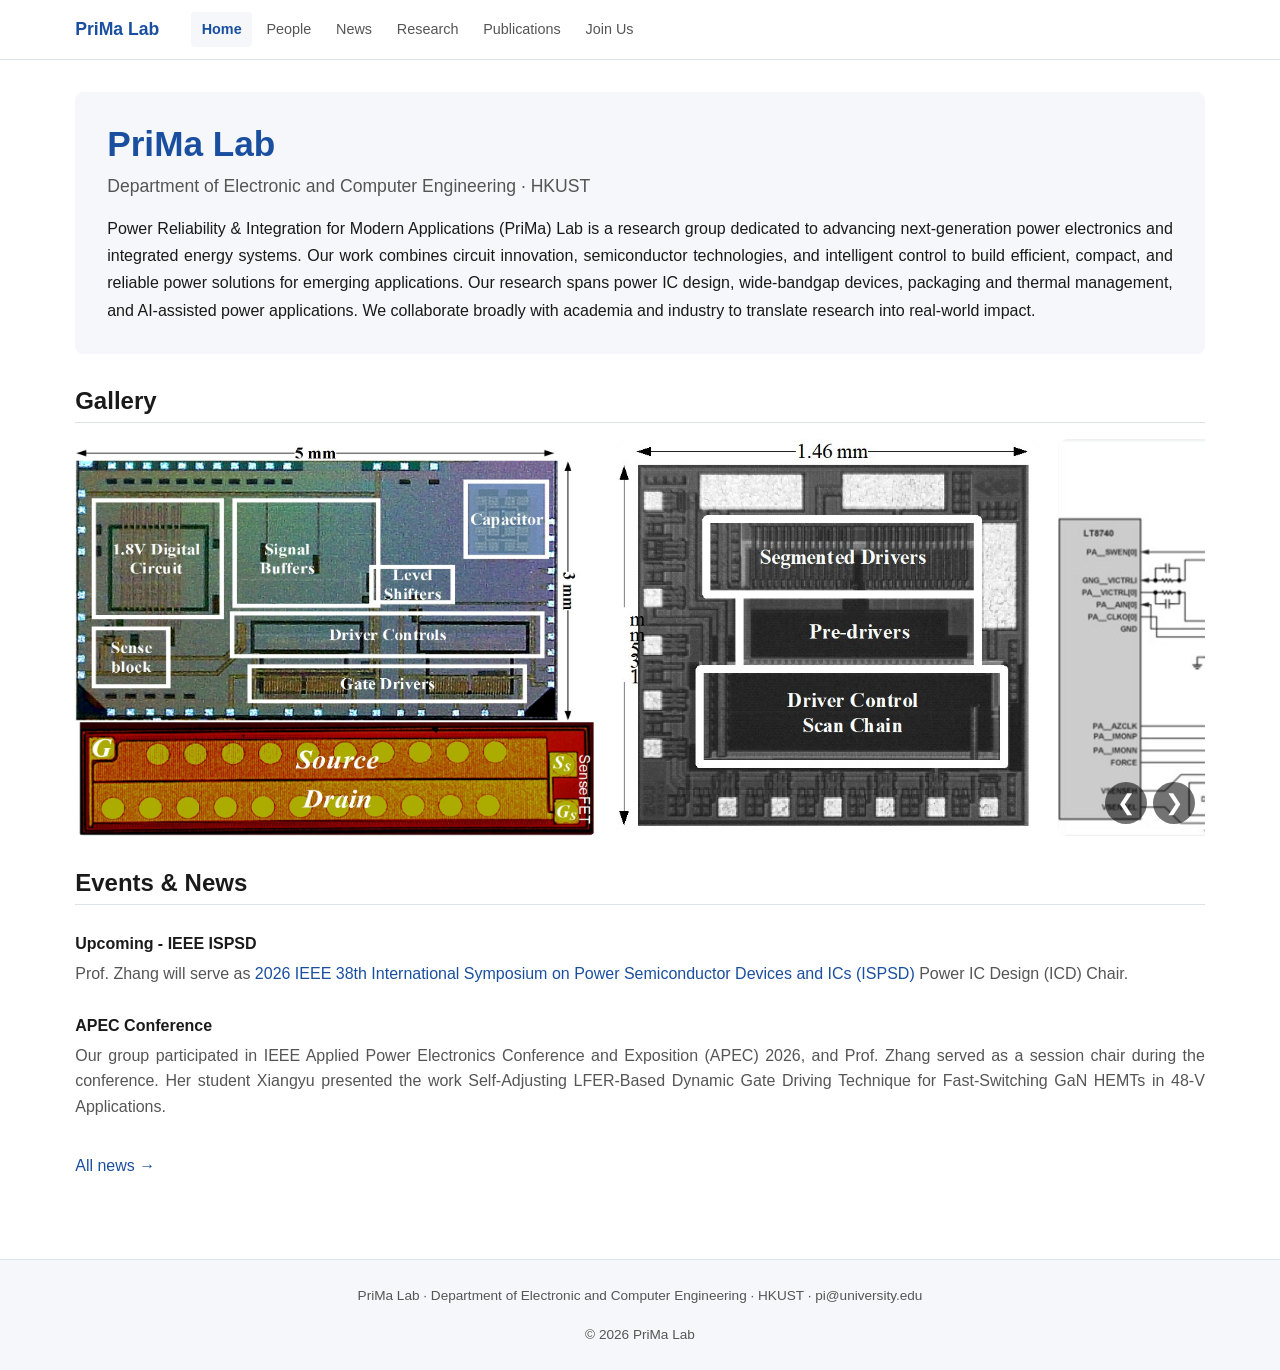
==== index.html @ c12a61ba "index.html" ====
<!DOCTYPE html>
<html lang="en">
<head>
  <meta charset="UTF-8">
  <meta name="viewport" content="width=device-width, initial-scale=1.0">
  <title>Home — PriMa Lab</title>
  <link rel="stylesheet" href="css/style.css">
</head>
<body>

  <header>
    <div class="container">
      <a class="site-title" href="index.html">PriMa Lab</a>
      <nav>
        <a href="index.html" class="active">Home</a>
        <a href="people.html">People</a>
        <a href="news.html">News</a>
        <a href="research.html">Research</a>
        <a href="publications.html">Publications</a>
        <a href="join.html">Join Us</a>
      </nav>
    </div>
  </header>

  <main>
    <div class="container">

  <!-- ── Hero ───────────────────────────────────────────── -->
  <div class="hero">
    <h1>PriMa Lab</h1>
    <p class="tagline">Department of Electronic and Computer Engineering · HKUST</p>
  
    <p>
      Power Reliability & Integration for Modern Applications (PriMa) Lab is a research group dedicated to advancing next-generation power
  electronics and integrated energy systems. Our work combines circuit
      innovation, semiconductor technologies, and intelligent control to build
      efficient, compact, and reliable power solutions for emerging applications.      Our research spans power IC design, wide-bandgap devices, packaging and
      thermal management, and AI-assisted power applications. We collaborate
      broadly with academia and industry to translate research into real-world impact.
    </p>
  </div>
      
<!-- ── Gallery ───────────────────────────── -->
<section>
  <h2>Gallery</h2>

  <div class="gallery-slider">

    <button class="gallery-btn prev">&#10094;</button>

    <div class="gallery-viewport">
      <div class="gallery-track">

      <a href="research.html#multi-physics">
        <img src="assets/ga11.jpg" alt="">
      </a>
      <a href="research.html#smart-switch">
        <img src="assets/ga3.jpg" alt="">
      </a>
      <a href="research.html#multi-physics">
        <img src="assets/ga4.jpg" alt="">
      </a>
      <a href="research.html#multi-physics">
        <img src="assets/ga5.jpg" alt="">
      </a>
      <a href="research.html#smart-switch">
        <img src="assets/ga6.jpg" alt="">
      </a>
      <a href="research.html#smart-switch">
        <img src="assets/ga7.jpg" alt="">
      </a>

      <a href="research.html#smart-switch">
        <img src="assets/ga9.jpg" alt="">
      </a>
      <a href="research.html#multi-physics">
        <img src="assets/ga10.jpg" alt="">
      </a>
      <a href="research.html#smart-switch">
        <img src="assets/ga2.jpg" alt="">
      </a>
      <a href="research.html#smart-switch">
        <img src="assets/ga8.jpg" alt="">
      </a>
      <a href="research.html#smart-switch">
        <img src="assets/ga1.jpg" alt="">
      </a>

      </div>
    </div>

    <button class="gallery-btn next">&#10095;</button>

  </div>
</section>
      
      
 <!-- ── Recent news (loaded from data/news.json) ─────── -->
      <section>
      <h2>Events & News</h2>
      <div id="news-preview"></div>
      <p style="margin-top:1rem;"><a href="news.html">All news →</a></p>
      </section>

    </div>
  </main>

  <footer>
    <div class="container">
      <p>
        PriMa Lab · Department of Electronic and Computer Engineering · HKUST ·
        <a href="mailto:pi@university.edu">pi@university.edu</a>
      </p>
      <p>&copy; <span id="year"></span> PriMa Lab</p>
    </div>
  </footer>

  <script src="js/render.js"></script>
  <script>
    document.getElementById('year').textContent = new Date().getFullYear();
    loadJSON('data/news.json', document.getElementById('news-preview'), data => {
      renderNewsPreview(data, document.getElementById('news-preview'), 2);
    });
  </script>

</body>
</html>
---- css/style.css ----
/* ============================================================
   XYZ Lab — style.css
   To change colors/fonts, edit the variables in :root below.
   ============================================================ */

:root {
  --accent:      #1a4fa0;
  --accent-dark: #133a7a;
  --text:        #1a1a1a;
  --text-muted:  #555;
  --bg:          #ffffff;
  --bg-alt:      #f5f7fa;
  --border:      #dde2ea;
  --nav-height:  60px;
  --max-width:   1700px;
  --font:        -apple-system, BlinkMacSystemFont, "Segoe UI", Roboto,
                 Helvetica, Arial, sans-serif;
}

/* ── Reset ─────────────────────────────────────────────────── */
*, *::before, *::after { box-sizing: border-box; margin: 0; padding: 0; }

/* ── Base ───────────────────────────────────────────────────── */
html { scroll-behavior: smooth; }

body {
  font-family: var(--font);
  font-size: 16px;
  line-height: 1.7;
  color: var(--text);
  background: var(--bg);
}

a { color: var(--accent); text-decoration: none; }
a:hover { text-decoration: underline; }

img { max-width: 100%; display: block; }

h1, h2, h3, h4 {
  font-weight: 700;
  line-height: 1.25;
  color: var(--text);
}
h1 { font-size: 2rem; }
h2 { font-size: 1.5rem; margin-bottom: .5rem; }
h3 { font-size: 1.15rem; margin-bottom: .25rem; }

p { margin-bottom: 1rem; }
p:last-child { margin-bottom: 0; }

ul, ol { padding-left: 1.5rem; margin-bottom: 1rem; }

/* ── Layout ─────────────────────────────────────────────────── */

.container {
  width: min(92%, 1700px);
  margin: 0 auto;
  padding: 0 1.5rem;
}

/* ── Header / Nav ───────────────────────────────────────────── */
header {
  position: sticky;
  top: 0;
  z-index: 100;
  background: var(--bg);
  border-bottom: 1px solid var(--border);
  height: var(--nav-height);
}

header .container {
  display: flex;
  align-items: center;
  height: 100%;
  gap: 2rem;
}

.site-title {
  font-size: 1.1rem;
  font-weight: 700;
  color: var(--accent);
  white-space: nowrap;
  text-decoration: none;
}
.site-title:hover { text-decoration: none; color: var(--accent-dark); }

nav {
  display: flex;
  flex-wrap: wrap;
  gap: .25rem;
}

nav a {
  font-size: .9rem;
  font-weight: 500;
  color: var(--text-muted);
  padding: .35rem .65rem;
  border-radius: 4px;
  transition: color .15s, background .15s;
  text-decoration: none;
}

nav a:hover {
  color: var(--accent);
  background: var(--bg-alt);
}

nav a.active {
  color: var(--accent);
  background: var(--bg-alt);
  font-weight: 700;
}

/* ── Page body ──────────────────────────────────────────────── */
main {
  padding: 2rem 0 3rem;
}

.page-title {
  font-size: 2rem;
  margin-bottom: 2.5rem;
  padding-bottom: .75rem;
  border-bottom: 3px solid var(--accent);
  display: inline-block;
}

section {
  margin-bottom: 2rem;
}

section h2 {
  margin-bottom: 1rem;
  padding-bottom: .4rem;
  border-bottom: 1px solid var(--border);
}

/* ── Hero (Home page) ───────────────────────────────────────── */
.hero {
  background: var(--bg-alt);
  border-radius: 8px;
  padding: 1.87rem 2rem;
  margin-bottom: 2rem;
}

.hero h1 {
  font-size: 2.2rem;
  color: var(--accent);
  margin-bottom: .4rem;
}

.hero .tagline {
  font-size: 1.1rem;
  color: var(--text-muted);
  margin-bottom: 0.8rem;
}
.hero p {
  text-align: justify;
}
/* ── Highlight cards (Home) ─────────────────────────────────── */
.highlight-grid {
  display: grid;
  grid-template-columns: repeat(auto-fit, minmax(240px, 1fr));
  gap: 1.25rem;
}

.highlight-card {
  border: 1px solid var(--border);
  border-radius: 6px;
  padding: 1.25rem;
  background: var(--bg-alt);

  display: flex;
  flex-direction: column;
  height: 100%;
}
.highlight-card p {
  flex-grow: 1;
  text-align: justify;
}
.highlight-card a {
  margin-top: 1rem;
  align-self: flex-start;
}

.highlight-card h3 { color: var(--accent); margin-bottom: .5rem; }

/* ── News list ──────────────────────────────────────────────── */
.news-list { list-style: none; padding: 0; }

.news-item {
  border-bottom: 1px solid var(--border);
  padding: 1.25rem 0;
}
.news-item:first-child { padding-top: 0; }
.news-item:last-child { border-bottom: none; }

.news-date {
  font-size: .8rem;
  font-weight: 700;
  color: var(--accent);
  text-transform: uppercase;
  letter-spacing: .04em;
  margin-bottom: .2rem;
}

.news-headline {
  font-size: 1rem;
  font-weight: 600;
  margin-bottom: .3rem;
}

.news-body { color: var(--text-muted); font-size: .95rem; }

/* Events & News */

.news-event {
  padding: 1.5rem 0;
  border-bottom: 1px solid var(--border);
}

.news-event:last-child {
  border-bottom: none;
}

.news-event h3 {
  font-size: 1.05rem;
  margin-bottom: 0.5rem;
}

.news-description {
  color: var(--text-muted);
  margin-bottom: 1rem;
}

.news-photo-grid {
  display: grid;
  grid-template-columns: repeat(2, 1fr);
  gap: 1.5rem;
}

.news-photo-item {
  text-align: center;
}

.news-photo-item img {
  width: 100%;
  height: clamp(220px, 28vw, 420px);
  object-fit: cover;
  border-radius: 8px;
  border: 1px solid var(--border);
}

.news-photo-item p {
  margin-top: 0.5rem;
  font-size: 0.92rem;
}

/* ── home news ─────────────────────────────────────────────────── */
.news-preview-item {
  padding: 0.8rem 0 1rem 0;
}

.news-preview-item h3 {
  font-size: 1rem;
  margin: 0 0 0.45rem 0;  
  color: var(--text);
  font-weight: 700;
}
.news-preview-item p,
.news-description {
  text-align: justify;
}

.news-preview-item p {
  margin: 0;           
  color: var(--text-muted);
  line-height: 1.6;
}
/* ── People ─────────────────────────────────────────────────── */
.pi-card { 
   display: flex; 
   gap: 1.75rem; 
   align-items: flex-start; 
   margin-bottom: 2.5rem; } 
.pi-card img, 
.pi-card .photo-placeholder { 
   width: clamp(110px, 12vw, 180px);
   aspect-ratio: 13 / 16;
   height: auto;
   object-fit: cover; 
   border-radius: 6px; 
   flex-shrink: 0; 
   background: var(--bg-alt); 
   border: 1px solid var(--border); 
   display: flex; 
   align-items: center; 
   justify-content: center; 
   color: var(--text-muted); font-size: .8rem; }

.pi-card .info h3 { font-size: 1.2rem; margin-bottom: .1rem; }
.pi-card .info .role { color: var(--accent); font-size: .9rem; margin-bottom: .6rem; }
.pi-card .info p { text-align: justify;} /* right&left align*/
.pi-card .links { margin-top: .5rem; font-size: .9rem; }
.pi-card .links a { margin-right: .75rem; }

.people-grid {
  display: grid;
  grid-template-columns: repeat(auto-fill, minmax(180px, 1fr));
  gap: 1.25rem;
}

.person-card {
  border: 1px solid var(--border);
  border-radius: 6px;
  overflow: hidden;
  text-align: center;
}

.person-card img,
.person-card .photo-placeholder {
  width: 100%;
  height: 160px;
  object-fit: cover;
  background: var(--bg-alt);
  display: flex;
  align-items: center;
  justify-content: center;
  color: var(--text-muted);
  font-size: .8rem;
}

.person-card .card-body { padding: .75rem; }
.person-card h3 { font-size: .95rem; }
.person-card .role { font-size: .8rem; color: var(--text-muted); }
.person-card .area { font-size: .8rem; color: var(--accent); margin-top: .2rem; }

.alumni-list { list-style: none; padding: 0; }
.alumni-list li {
  padding: .4rem 0;
  border-bottom: 1px solid var(--border);
  font-size: .95rem;
  display: flex;
  gap: .75rem;
  flex-wrap: wrap;
}
.alumni-list li:last-child { border-bottom: none; }
.alumni-now { color: var(--text-muted); font-size: .85rem; }
.group-photo-grid {
  display: grid;
  grid-template-columns: repeat(2, 1fr);
  gap: 2rem;
  margin-top: 1rem;
}

/* groupphoto */
.group-photo-item {
  text-align: center;
}

.group-photo-placeholder,
.group-photo-item img {
  width: 100%;
  height: clamp(240px, 30vw, 420px);
  background: var(--bg-alt);
  border: 1px solid var(--border);
  border-radius: 8px;
  object-fit: cover;
  display: flex;
  align-items: center;
  justify-content: center;
  color: var(--text-muted);
}

.group-photo-item p {
  margin-top: 0.6rem;
  font-size: 0.95rem;
}

/* ── Research ───────────────────────────────────────────────── */

.research-section {
  margin-bottom: 2rem;
}

.research-topic {
  display: flex;
  flex-direction: row;
  gap: 2rem;
  align-items: flex-start;

  margin-bottom: 2rem;
  padding-bottom: 2rem;
  border-bottom: 1px solid var(--border);
  scroll-margin-top: 90px;
}

.research-topic:last-child {
  margin-bottom: 0;
  padding-bottom: 0;
  border-bottom: none;
}

/* 左边图片区 */
.research-image {
  width: 50%;
  flex-shrink: 0;
}

.research-image img {
  width: 100%;
  height: auto;
  display: block;
  border-radius: 8px;
  border: 1px solid var(--border);
  object-fit: contain;
}
/* 右边文字区 */
.research-content {
  width: 50%;
}

.research-content h3 {
  color: var(--accent);
  margin-bottom: 0.75rem;
}

.research-content p {
  margin-bottom: 0;
  text-align: justify;
}
section {
  scroll-margin-top: 80px;
}
/* ── Publications ───────────────────────────────────────────── */
.pub-year-group { margin-bottom: 2rem; }
.pub-year { font-size: 1.1rem; font-weight: 700; color: var(--accent); margin-bottom: .75rem; }

.pub-list { list-style: none; padding: 0; }
.pub-entry {
  padding: .8rem 0;
  border-bottom: 1px solid var(--border);
  font-size: .95rem;
  line-height: 1.5;
}
.pub-entry:last-child { border-bottom: none; }
.pub-title { font-weight: 600; }
.pub-venue { font-style: italic; color: var(--text-muted); }
.pub-links { margin-top: .3rem; }
.pub-links a {
  display: inline-block;
  margin-right: .5rem;
  font-size: .8rem;
  background: var(--bg-alt);
  border: 1px solid var(--border);
  border-radius: 3px;
  padding: .1rem .45rem;
  color: var(--accent);
}
.pub-links a:hover { background: var(--accent); color: #fff; text-decoration: none; }

/* ── Join Us ────────────────────────────────────────────────── */
.join-section { margin-bottom: 2rem; }
.join-section h3 { color: var(--accent); margin-bottom: .5rem; }
.join-section p,
.join-section div {
  text-align: justify;
}

/* ── Footer ─────────────────────────────────────────────────── */
footer {
  background: var(--bg-alt);
  border-top: 1px solid var(--border);
  padding: 1.5rem 0;
  font-size: .85rem;
  color: var(--text-muted);
  text-align: center;
}

footer a { color: var(--text-muted); }
footer a:hover { color: var(--accent); }

/* ── Loading / error states ─────────────────────────────────── */
.loading, .error {
  padding: 2rem;
  text-align: center;
  color: var(--text-muted);
  font-size: .95rem;
}
.error { color: #c0392b; }

/* ── Responsive ─────────────────────────────────────────────── */
@media (max-width: 768px) {
  header { height: auto; }

  header .container {
    flex-direction: column;
    align-items: flex-start;
    padding: .75rem 1.5rem;
    height: auto;
    gap: .5rem;
  }
   
  .container {
     width: 100%;
     padding: 0 1rem;
  }
  nav { gap: .1rem; }
  nav a { padding: .3rem .5rem; font-size: .85rem; }

  /* ---------- PI section ---------- */
 .pi-card {
   display: block;
 }

 .pi-card img,
 .pi-card .photo-placeholder {
   float: left;
   width: 165px;
   height: 210px;
   margin: 0 1rem .5rem 0;
   object-fit: cover;
   border-radius: 6px;
 }

 .pi-card::after {
   content: "";
   display: block;
   clear: both;
 }
   
 .people-grid {
  grid-template-columns: repeat(2, 1fr);
  gap: 1rem;
}

 .person-card img,
 .person-card .photo-placeholder {
   height: auto;
   aspect-ratio: 3 / 4;
   object-fit: cover;
 }

 .person-card h3 {
   font-size: 0.9rem;
 }

 .person-card .role,
 .person-card .area {
   font-size: 0.75rem;
 }
  /* ---------- Hero ---------- */
  .hero {
    padding: 1.5rem 1rem;
  }

  .hero h1 {
    font-size: 1.6rem;
  }

  /* ---------- Group Photo--------- */
  .group-photo-grid {
    grid-template-columns: 1fr;
  }

  .group-photo-item img,
  .group-photo-placeholder {
    height: auto;
    max-height: 320px;
    object-fit: cover;
  }
   

  /* ---------- News ---------- */
  .news-photo-grid {
    grid-template-columns: 1fr;
  }

  .news-photo-item img {
    height: auto;
    max-height: 320px;
  }
 /* ---------- text ---------- */
p {
  text-align: justify;
  hyphens: auto;
  overflow-wrap: break-word;
}
   
/* ---------- Research ---------- */

.research-topic {
  display: flex;
  flex-direction: column;  
  gap: 1rem;
}

.research-content {
  width: 100%;
  order: 1;
}

.research-image {
  width: 100%;
  order: 2;
  margin-top: 0;
}

.research-image img {
  width: 100%;
  height: auto;
  max-height: none;
  object-fit: contain;
}
.research-topic,
section {
  scroll-margin-top: 140px;
}
}

/* ── Gallery Slider ───────────────────────────── */

.gallery-slider {
  position: relative;
  margin-top: 1rem;
}

.gallery-viewport {
  overflow: hidden;
  width: 100%;
}

.gallery-track {
  display: flex;
  gap: 20px;
  align-items: center;
  transition: transform 0.35s ease;
}

.gallery-track img {
  height: clamp(275px, 31vw, 525px);
  width: auto;
  max-width: min(92vw, 900px);
  flex-shrink: 0;
  object-fit: contain;
  background: #f5f7fa;
  border-radius: 10px;
}

.gallery-btn {
  position: absolute;
  bottom: 12px;
  width: 42px;
  height: 42px;
  border: none;
  border-radius: 50%;

  background: rgba(0,0,0,0.55);
  color: #fff;
  font-size: 22px;
  cursor: pointer;
  z-index: 10;
}

.gallery-btn:hover {
  background: rgba(0,0,0,0.8);
}

.gallery-btn.prev {
  right: 58px;
}

.gallery-btn.next {
  right: 10px;
}

.gallery-btn:disabled {
  opacity: 0.35;
  cursor: not-allowed;
}

.gallery-track a {
  display: flex;
  flex: 0 0 auto;
  width: fit-content;
  text-decoration: none;
}

.gallery-track a img {
  display: block;
  cursor: pointer;
  transition: transform 0.25s ease;
}

.gallery-track a:hover img {
  transform: scale(1.03);
}
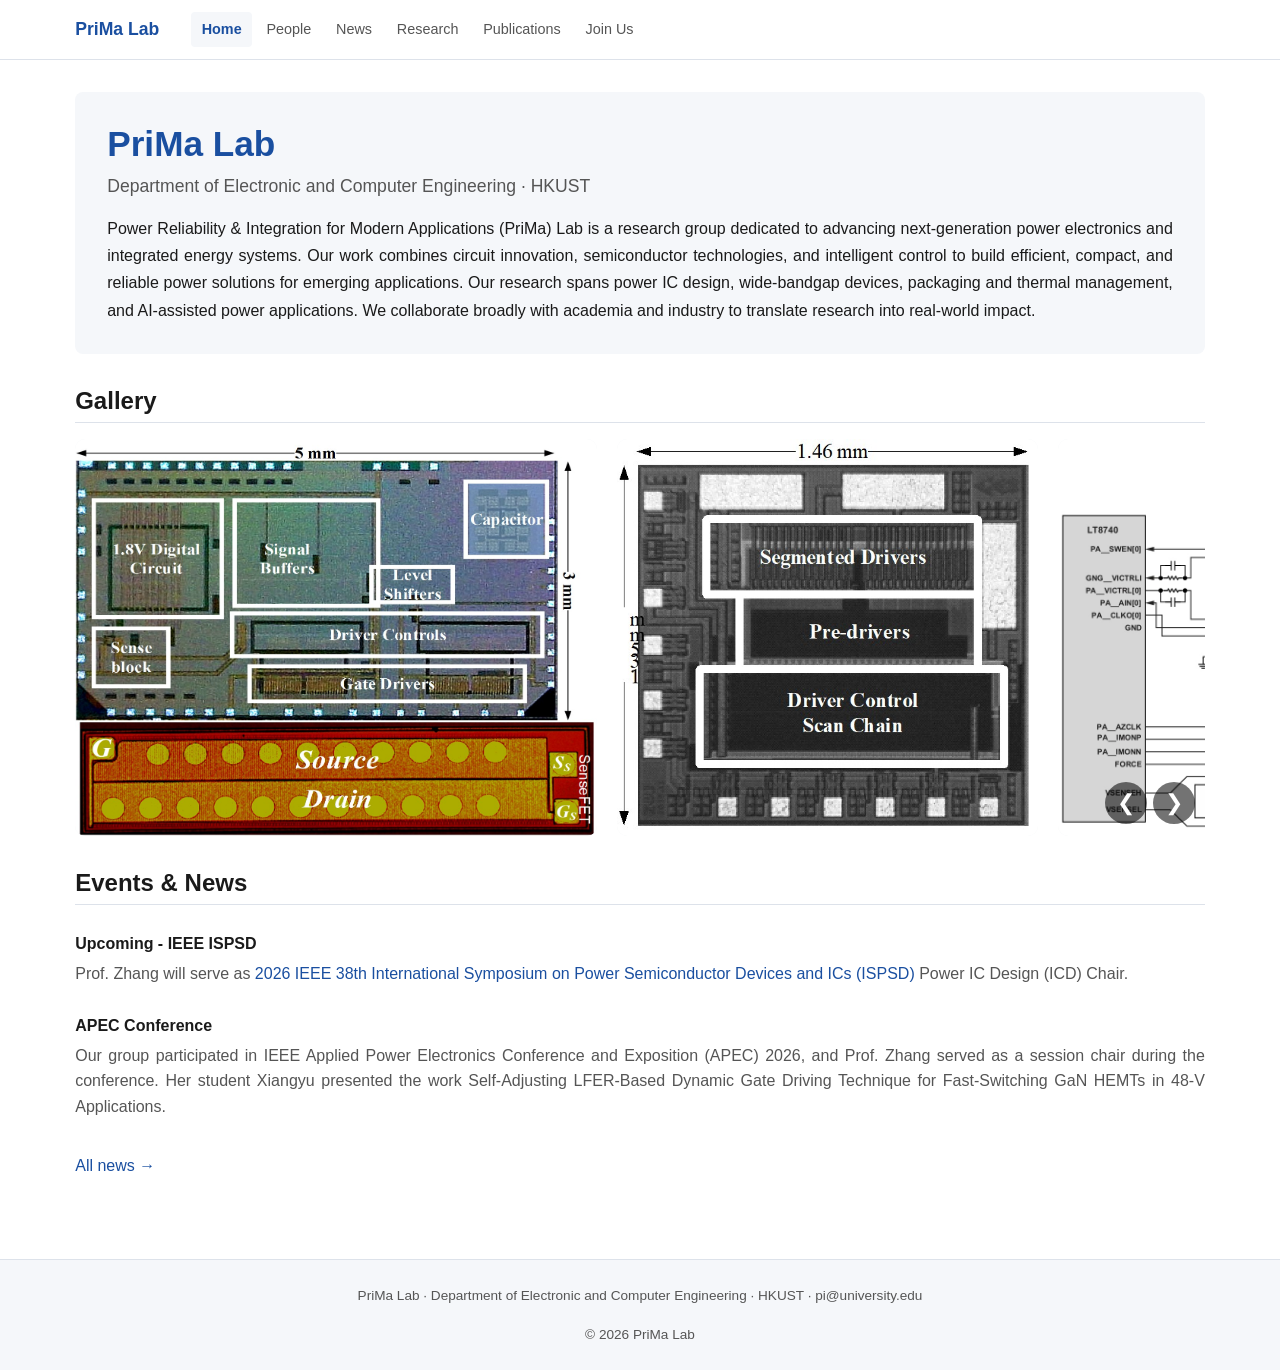
==== commit 493b7274: "index.html" ====
--- a/index.html
+++ b/index.html
@@ -58,10 +58,10 @@
         <img src="assets/ga3.jpg" alt="">
       </a>
       <a href="research.html#multi-physics">
-        <img src="assets/ga4.jpg" alt="">
+        <img src="assets/ga4-new.jpg" alt="">
       </a>
       <a href="research.html#multi-physics">
-        <img src="assets/ga5.jpg" alt="">
+        <img src="assets/LT8740.png" alt="">
       </a>
       <a href="research.html#smart-switch">
         <img src="assets/ga6.jpg" alt="">
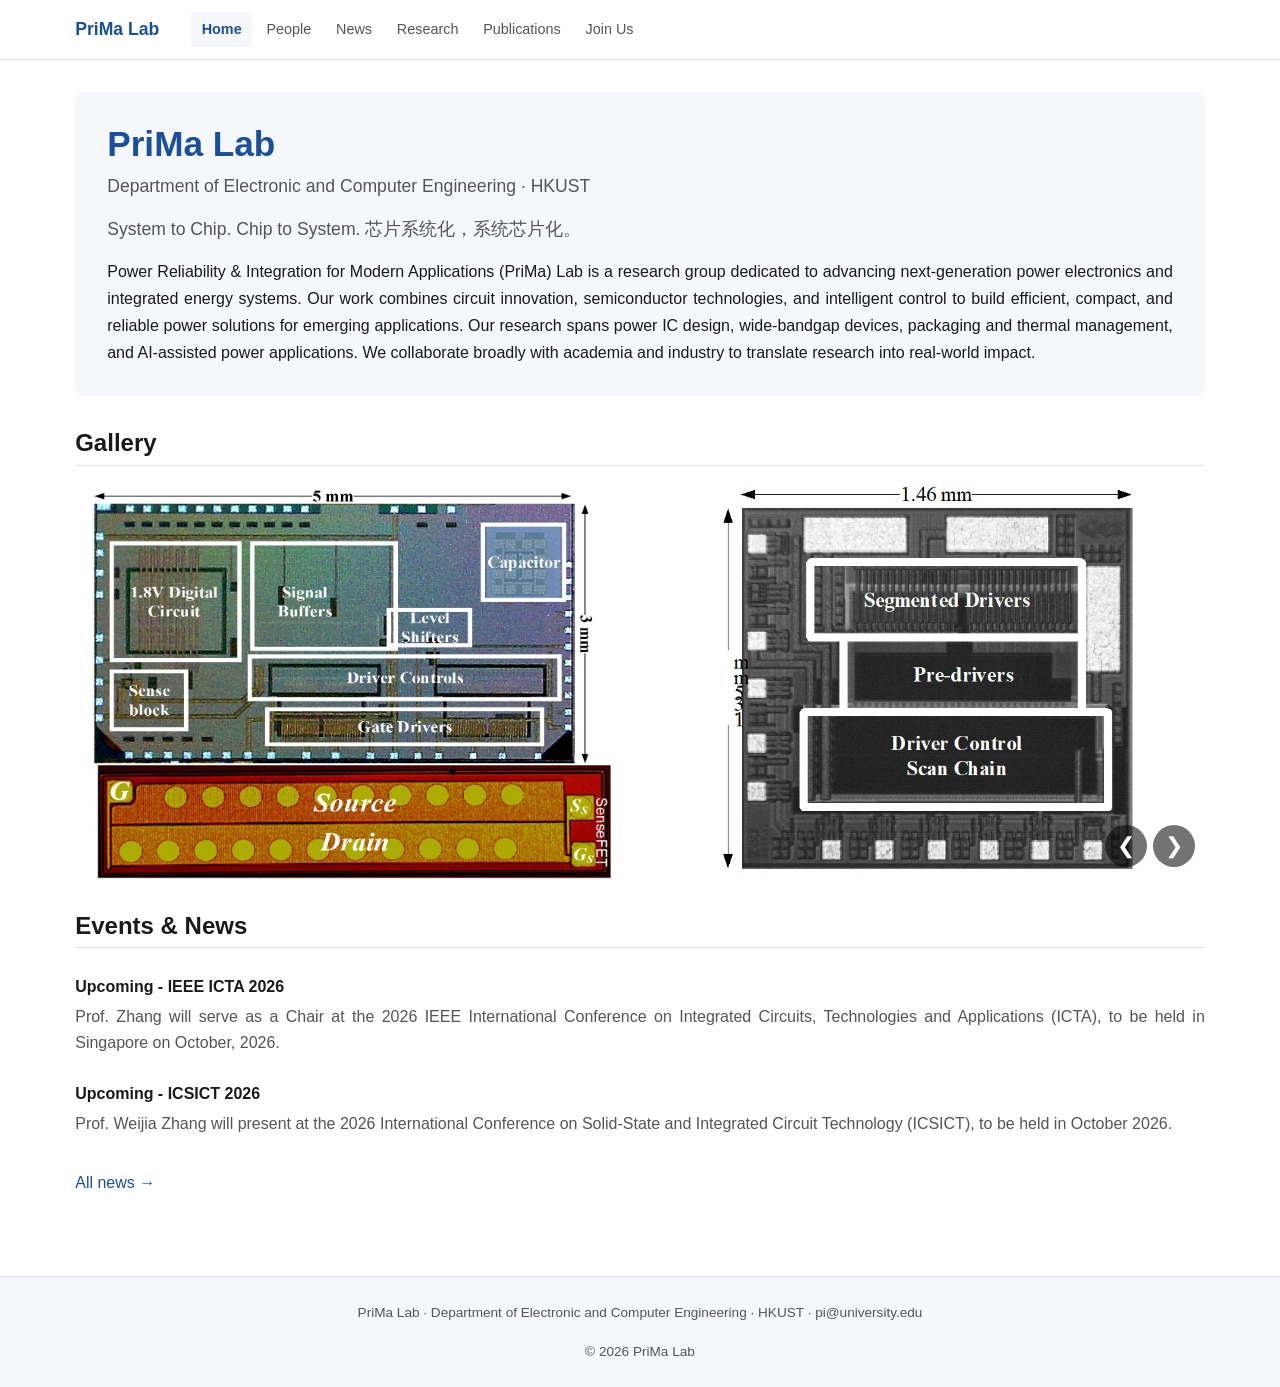
==== commit ea5ccfd1: "Update index.html" ====
--- a/index.html
+++ b/index.html
@@ -29,7 +29,9 @@
   <div class="hero">
     <h1>PriMa Lab</h1>
     <p class="tagline">Department of Electronic and Computer Engineering · HKUST</p>
-  
+    
+    <p class="tagline">System to Chip. Chip to System. 芯片系统化，系统芯片化。</p>
+    
     <p>
       Power Reliability & Integration for Modern Applications (PriMa) Lab is a research group dedicated to advancing next-generation power
   electronics and integrated energy systems. Our work combines circuit
@@ -67,23 +69,20 @@
         <img src="assets/ga6.jpg" alt="">
       </a>
       <a href="research.html#smart-switch">
-        <img src="assets/ga7.jpg" alt="">
+        <img src="assets/ga7-new.jpg" alt="">
       </a>
 
       <a href="research.html#smart-switch">
-        <img src="assets/ga9.jpg" alt="">
+        <img src="assets/ga9-new.jpg" alt="">
       </a>
       <a href="research.html#multi-physics">
         <img src="assets/ga10.jpg" alt="">
       </a>
       <a href="research.html#smart-switch">
-        <img src="assets/ga2.jpg" alt="">
+        <img src="assets/ga2-new.png" alt="">
       </a>
       <a href="research.html#smart-switch">
-        <img src="assets/ga8.jpg" alt="">
-      </a>
-      <a href="research.html#smart-switch">
-        <img src="assets/ga1.jpg" alt="">
+        <img src="assets/ga8-new.jpg" alt="">
       </a>
 
       </div>
--- a/css/style.css
+++ b/css/style.css
@@ -25,7 +25,7 @@
 
 body {
   font-family: var(--font);
-  font-size: 16px;
+  font-size: 1rem;
   line-height: 1.7;
   color: var(--text);
   background: var(--bg);
@@ -50,6 +50,9 @@
 
 ul, ol { padding-left: 1.5rem; margin-bottom: 1rem; }
 
+main img {
+  cursor: zoom-in;
+}
 /* ── Layout ─────────────────────────────────────────────────── */
 
 .container {
@@ -375,7 +378,52 @@
   margin-top: 0.6rem;
   font-size: 0.95rem;
 }
-
+/* ──People Image Lightbox ───────────────────────────── */
+
+.img-modal {
+  display: none;
+  position: fixed;
+  z-index: 9999;
+  inset: 0;
+  background: rgba(0,0,0,0.82);
+  justify-content: center;
+  align-items: center;
+  padding: 2rem;
+  overflow: auto; 
+}
+
+.img-modal.show {
+  display: flex;
+}
+
+.img-modal-content {
+  max-width: 92vw;
+  max-height: 92vh;
+  object-fit: contain;
+  border-radius: 8px;
+  background: #fff;
+  transition: transform 0.15s ease;
+  transform-origin: center center; 
+  cursor: zoom-in;
+}
+.img-modal-content.zoomed {
+  cursor: grab;
+}
+.img-close {
+  position: absolute;
+  top: 18px;
+  right: 26px;
+  color: #fff;
+  font-size: 2rem;
+  cursor: pointer;
+  line-height: 1;
+}
+
+.pi-card img,
+.person-card img,
+.group-photo-item img {
+  cursor: zoom-in;
+}
 /* ── Research ───────────────────────────────────────────────── */
 
 .research-section {
@@ -402,7 +450,7 @@
 
 /* 左边图片区 */
 .research-image {
-  width: 50%;
+  width: 66.6%;
   flex-shrink: 0;
 }
 
@@ -416,17 +464,23 @@
 }
 /* 右边文字区 */
 .research-content {
-  width: 50%;
+  width: 33.3%;
 }
 
 .research-content h3 {
   color: var(--accent);
   margin-bottom: 0.75rem;
 }
-
-.research-content p {
+.research-lines {
+  font-size: 1.1rem;
+  text-align: justify;
+}
+.research-line {
+  line-height: 1.7;          /* 同一句内部保持原样 */
+  margin-bottom: 0.6rem;    /* 句子之间增加约1.3倍 */
+}
+.research-line:last-child {
   margin-bottom: 0;
-  text-align: justify;
 }
 section {
   scroll-margin-top: 80px;
@@ -458,12 +512,30 @@
 }
 .pub-links a:hover { background: var(--accent); color: #fff; text-decoration: none; }
 
+.pub-subheading{
+  margin: 1.2rem 0 .6rem;
+  font-size: 1rem;
+  font-weight: 600;
+  color: var(--accent);
+}
+
+.pub-award{
+  margin-left: .75rem;
+  color: var(--text-muted);
+  font-size: 1rem;
+}
 /* ── Join Us ────────────────────────────────────────────────── */
 .join-section { margin-bottom: 2rem; }
 .join-section h3 { color: var(--accent); margin-bottom: .5rem; }
 .join-section p,
 .join-section div {
   text-align: justify;
+}
+.skills-block {
+  margin-left: 1.5rem;
+  margin-right: 16ch;
+  line-height: 1.7;
+  margin-bottom: 1rem;
 }
 
 /* ── Footer ─────────────────────────────────────────────────── */
@@ -615,6 +687,25 @@
 section {
   scroll-margin-top: 140px;
 }
+
+.research-content h3 {
+  font-size: 1.15rem;   /* 与全站 h3 一致 */
+  margin-bottom: .25rem;
+}
+
+.research-content p,
+.research-lines {
+  font-size: 1rem;    
+  line-height: 1.7;     
+}
+.research-line {
+  margin-bottom: 0.4rem;
+}
+   
+/* ---------- join---------- */
+.skills-block {
+  margin-right: 0;
+}
 }
 
 /* ── Gallery Slider ───────────────────────────── */
@@ -630,22 +721,40 @@
 }
 
 .gallery-track {
-  display: flex;
+  display: grid;
+  grid-auto-flow: column;
   gap: 20px;
+
+  /* 默认普通电脑：2张 */
+  grid-auto-columns: calc((100% - 14px) / 2);
+}
+
+.gallery-track a {
+  width: 100%;
+  height: clamp(280px, 31vw, 520px);
+  display: flex;
+  justify-content: center;
   align-items: center;
-  transition: transform 0.35s ease;
+  background: #fff;
+  border-radius: 10px;
+  overflow: hidden;
+  text-decoration: none;
 }
 
 .gallery-track img {
-  height: clamp(275px, 31vw, 525px);
-  width: auto;
-  max-width: min(92vw, 900px);
-  flex-shrink: 0;
-  object-fit: contain;
-  background: #f5f7fa;
-  border-radius: 10px;
-}
-
+  width: 100%;
+  height: 100%;
+  object-fit: contain;   /* 完整显示图片 */
+  background: #fff;
+  display: block;
+  transition: transform 0.25s ease;
+}
+
+.gallery-track a:hover img {
+  transform: scale(1.03);
+}
+
+/* 按钮 */
 .gallery-btn {
   position: absolute;
   bottom: 12px;
@@ -653,7 +762,6 @@
   height: 42px;
   border: none;
   border-radius: 50%;
-
   background: rgba(0,0,0,0.55);
   color: #fff;
   font-size: 22px;
@@ -665,32 +773,30 @@
   background: rgba(0,0,0,0.8);
 }
 
-.gallery-btn.prev {
-  right: 58px;
-}
-
-.gallery-btn.next {
-  right: 10px;
-}
-
-.gallery-btn:disabled {
-  opacity: 0.35;
-  cursor: not-allowed;
-}
-
-.gallery-track a {
-  display: flex;
-  flex: 0 0 auto;
-  width: fit-content;
-  text-decoration: none;
-}
-
-.gallery-track a img {
-  display: block;
-  cursor: pointer;
-  transition: transform 0.25s ease;
-}
-
-.gallery-track a:hover img {
-  transform: scale(1.03);
-}
+.gallery-btn.prev { right: 58px; }
+.gallery-btn.next { right: 10px; }
+
+}
+
+/* 大屏幕：3张 */
+@media (min-width: 1600px) {
+  .gallery-track {
+    grid-auto-columns: calc((100% - 28px) / 3);
+  }
+  .research-lines {
+    font-size: 1.3rem; 
+  }
+}
+
+/* 普通电脑：2张（默认） */
+
+/* 手机：1张 */
+@media (max-width: 768px) {
+  .gallery-track {
+    grid-auto-columns: 100% !important;
+  }
+
+  .gallery-track a {
+    height: 260px;
+  }
+}
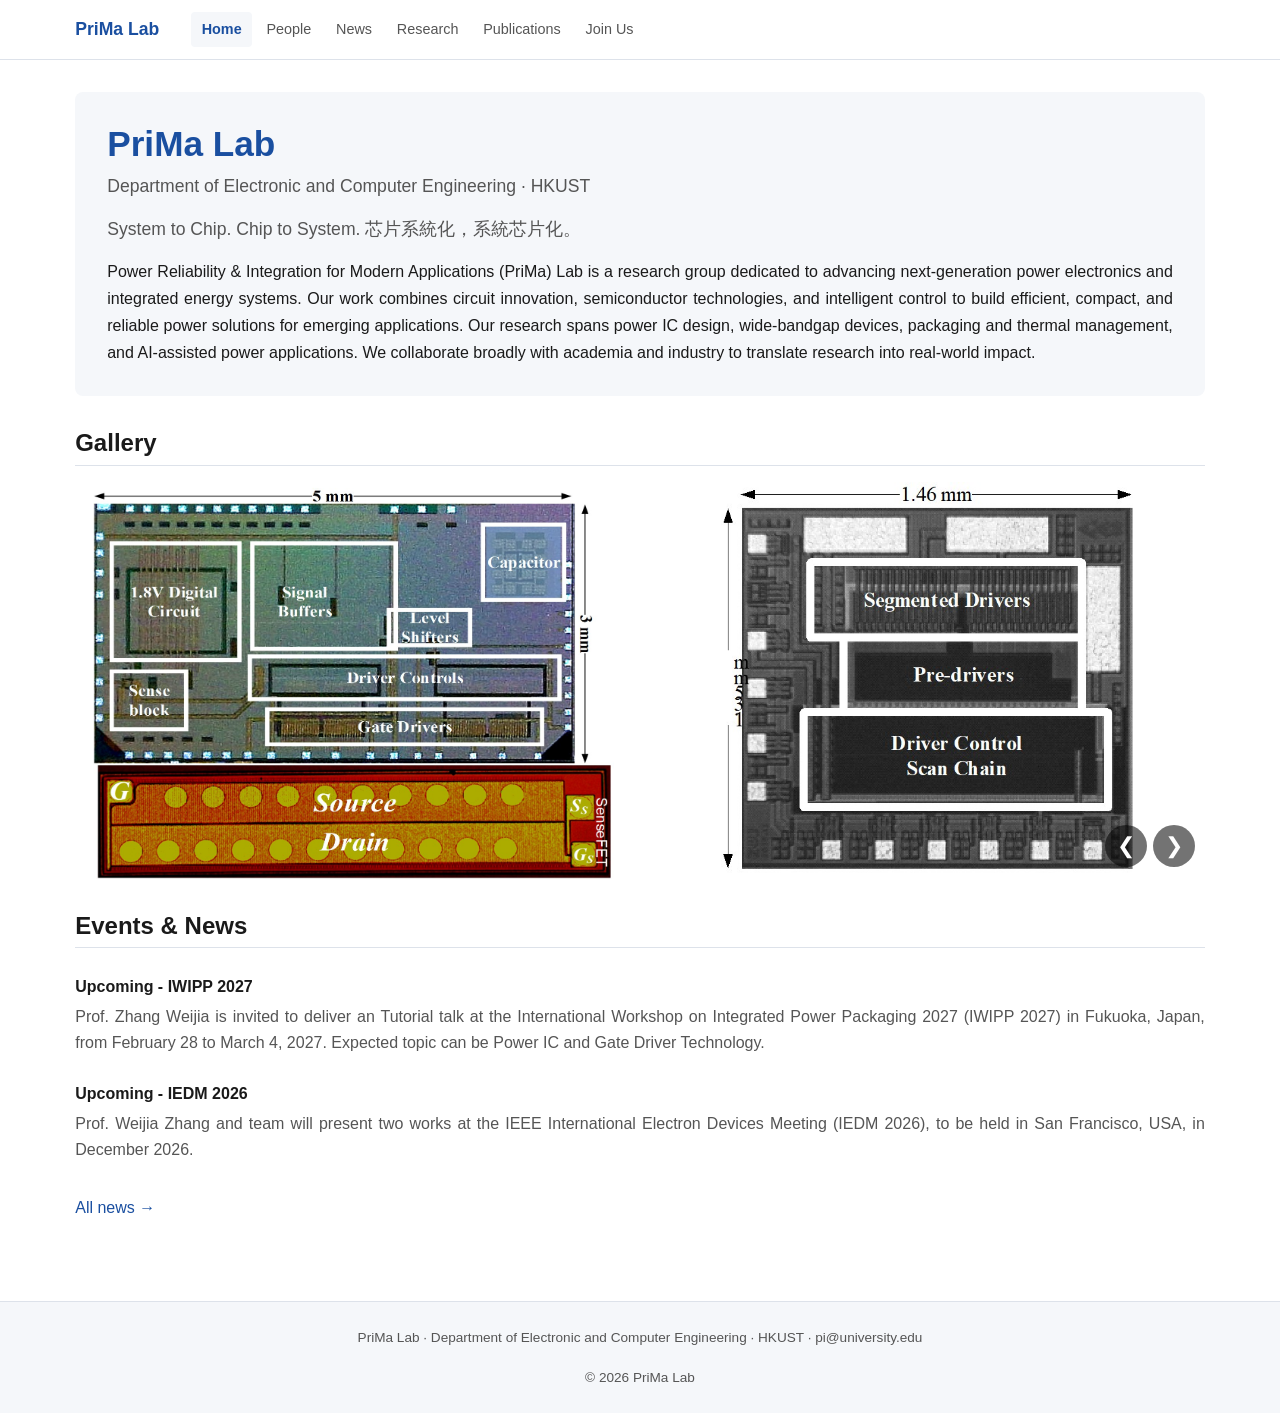
==== commit 3b813240: "index.html" ====
--- a/index.html
+++ b/index.html
@@ -30,7 +30,7 @@
     <h1>PriMa Lab</h1>
     <p class="tagline">Department of Electronic and Computer Engineering · HKUST</p>
     
-    <p class="tagline">System to Chip. Chip to System. 芯片系统化，系统芯片化。</p>
+    <p class="tagline">System to Chip. Chip to System. 芯片系統化，系統芯片化。</p>
     
     <p>
       Power Reliability & Integration for Modern Applications (PriMa) Lab is a research group dedicated to advancing next-generation power
